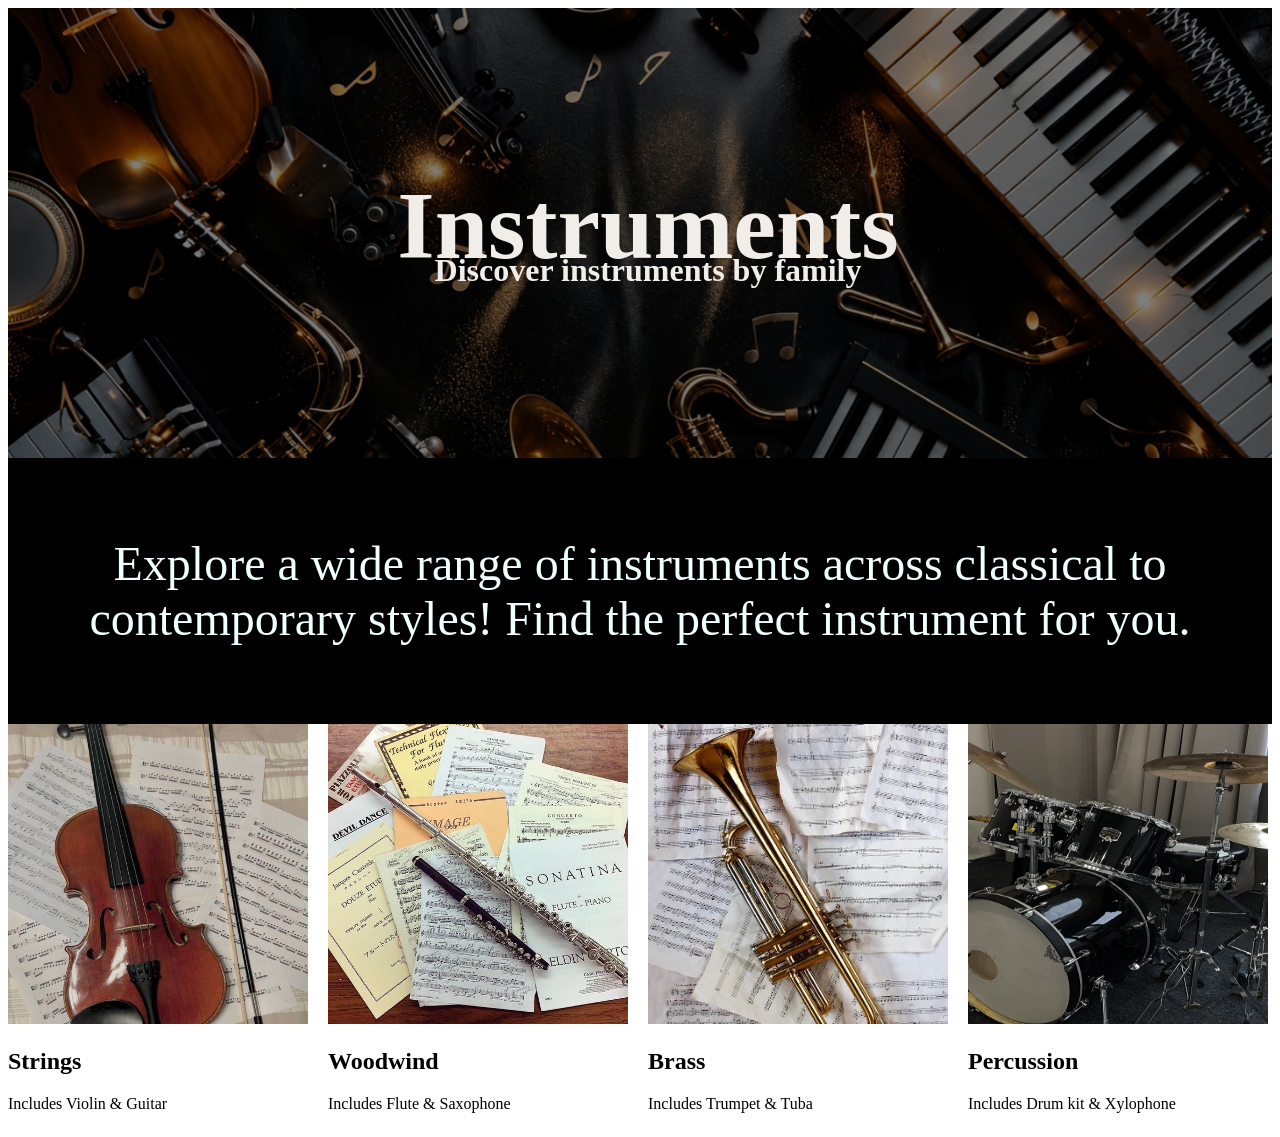
==== index.html @ 0df0170b "img size and align" ====
<!DOCTYPE html>
<html lang="en">
<head>
    <meta charset="UTF-8">
    <meta name="viewport" content="width=device-width, initial-scale=1.0">
    <link rel="stylesheet" href="style.css">
    <title>Document</title>
</head>
<body>
    <section class="hero-image">
        <h1 class="hero-text">
            Instruments
        </h1>
        <h2 class="herosubtitle">
            Discover instruments by family
        </h2>
    </section>

    <section class="intro">
        <p>
            Explore a wide range of instruments across classical to contemporary styles!
            Find the perfect instrument for you.
        </p>
    </section>

    <section class="Families">
        <div class="family">
            <img class="family-img" src="./WebImg/viola_IMG.jpeg" alt="Violin">
            <h2>Strings</h2>
            <p>Includes Violin & Guitar</p>
        </div>

        <div class="family">
            <img class="family-img" src="./WebImg/flutepiccolo_IMG.jpeg" alt="Flute">
            <h2>Woodwind</h2>
            <p>Includes Flute & Saxophone</p>
        </div>

        <div class="family">
            <img class="family-img" src="./WebImg/trumpet_IMG.jpeg" alt="Trumpet">
            <h2>Brass</h2>
            <p>Includes Trumpet & Tuba</p>
        </div>

        <div class="family">
            <img class="family-img" src="./WebImg/drumkit_IMG.jpeg" alt="Drums">
            <h2>Percussion</h2>
            <p>Includes Drum kit & Xylophone</p>
        </div>
    </section>

</body>
</html>
---- style.css ----
*{
    font-family: 'Times New Roman', Times, serif;
}

.hero-image{
    background-image: 
        linear-gradient(rgba(0,0,0,0.5), rgba(0,0,0,0.5)),
        url("./WebImg/frontpage.jpeg") ;
    height: 450px;
    background-position: top;
    background-repeat: no-repeat;
    background-size: cover;
}

.hero-text{
    color:rgb(241, 237, 232);
    position: absolute;
    text-align: center;
    top: 10%;
    width: 100%;
    font-size: 6rem;
}

.herosubtitle{
    color:rgb(241, 237, 232);
    position: absolute;
    text-align: center;
    top: 25%;
    width: 100%;
    font-size: 2rem;
}

.intro{
    font-size: 3rem;
    text-align: center;
    color: azure;
    background-color: black;
    padding: 30px 20px;
}

.family-img{
    width: 300px;
    height: 300px;
}

.Families{
    display: flex;
    align-items: center;
    gap: 20px;
}
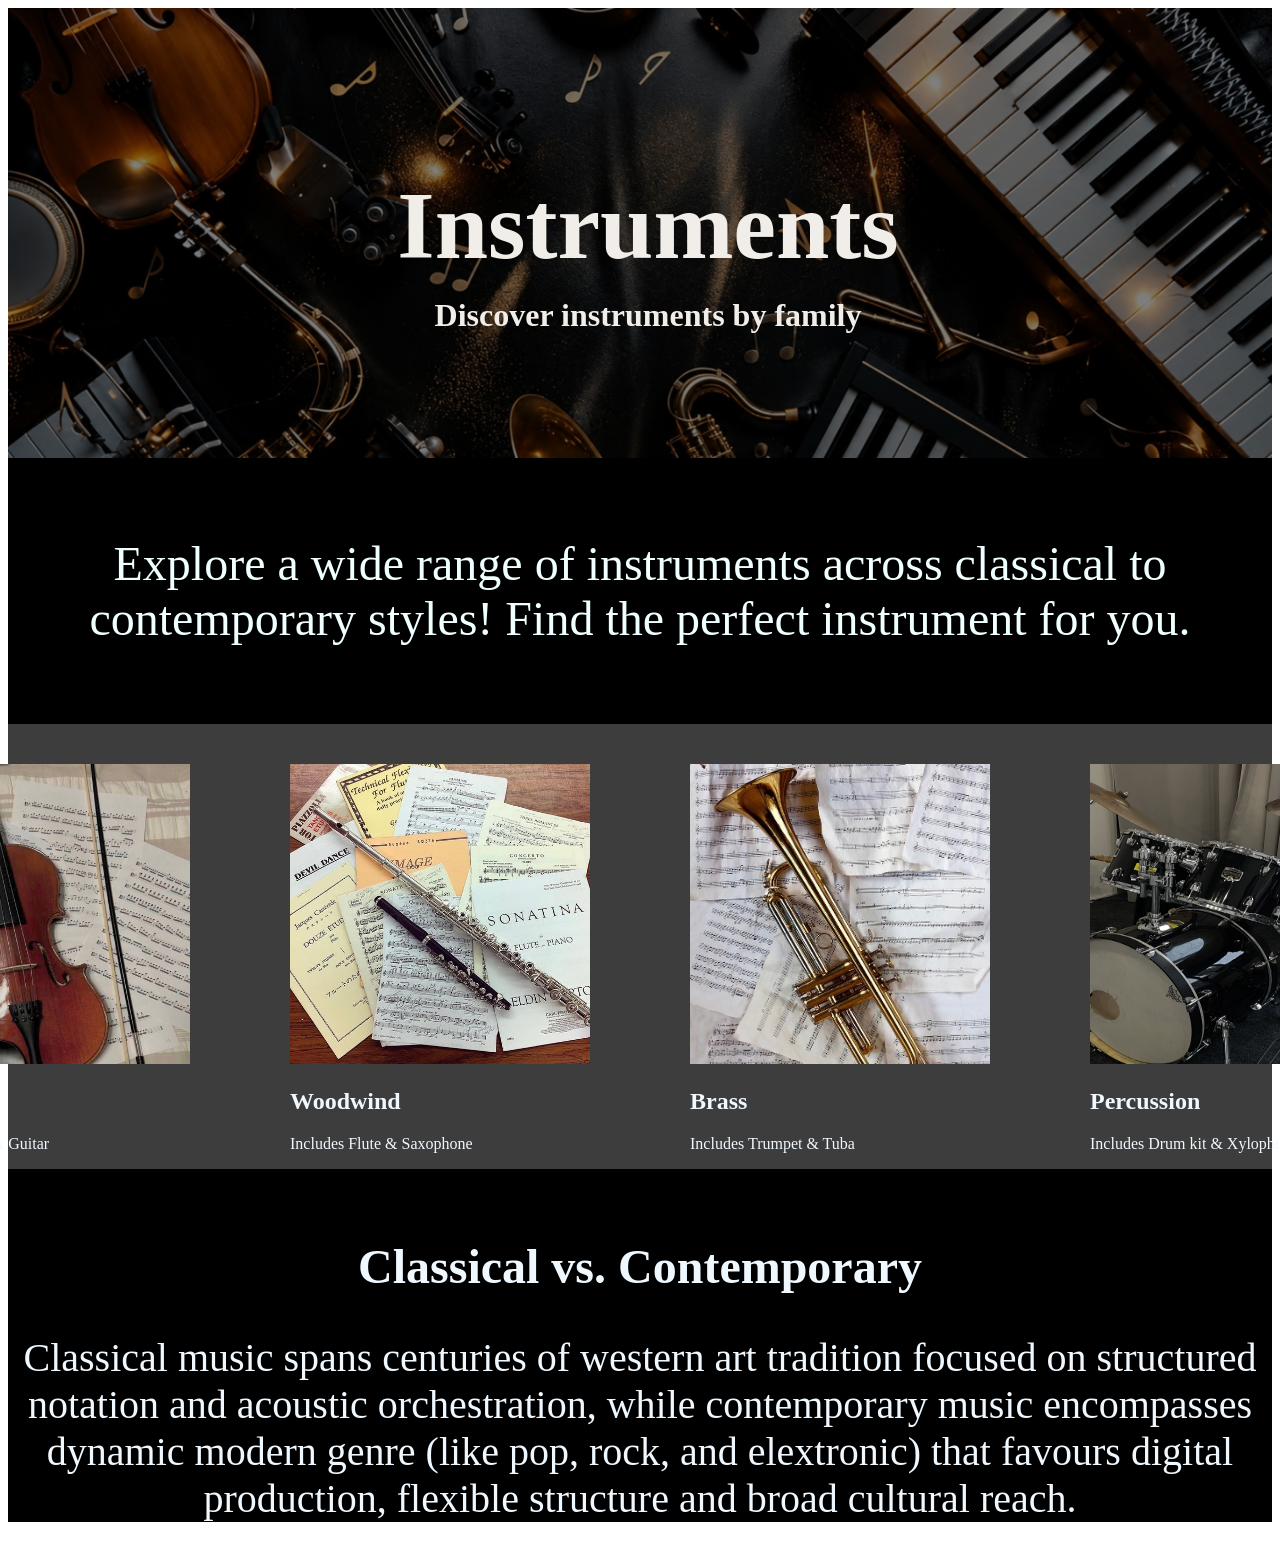
==== commit ba6c1d35: "next section info" ====
--- a/index.html
+++ b/index.html
@@ -49,5 +49,10 @@
         </div>
     </section>
 
+    <section class="info">
+        <h2>Classical vs. Contemporary</h2>
+        <p>Classical music spans centuries of western art tradition focused on structured notation and acoustic orchestration, while contemporary music encompasses dynamic modern genre (like pop, rock, and elextronic) that favours digital production, flexible structure and broad cultural reach. </p>
+    </section>
+
 </body>
 </html>
--- a/style.css
+++ b/style.css
@@ -25,7 +25,7 @@
     color:rgb(241, 237, 232);
     position: absolute;
     text-align: center;
-    top: 25%;
+    top: 30%;
     width: 100%;
     font-size: 2rem;
 }
@@ -45,6 +45,28 @@
 
 .Families{
     display: flex;
+    justify-content: center;
     align-items: center;
-    gap: 20px;
+    gap:100px;
+    margin:auto;
+    color:aliceblue;
+    background-color: rgb(61, 61, 61);
+    padding-top: 40px;
+}
+
+.info{
+    background-color: black;
+    padding-top: 30px;
+}
+
+.info h2{
+    font-size: 3rem;
+    color: aliceblue;
+    text-align: center;
+}
+
+.info p{
+    font-size: 2.5rem;
+    color: aliceblue;
+    text-align: center;
 }
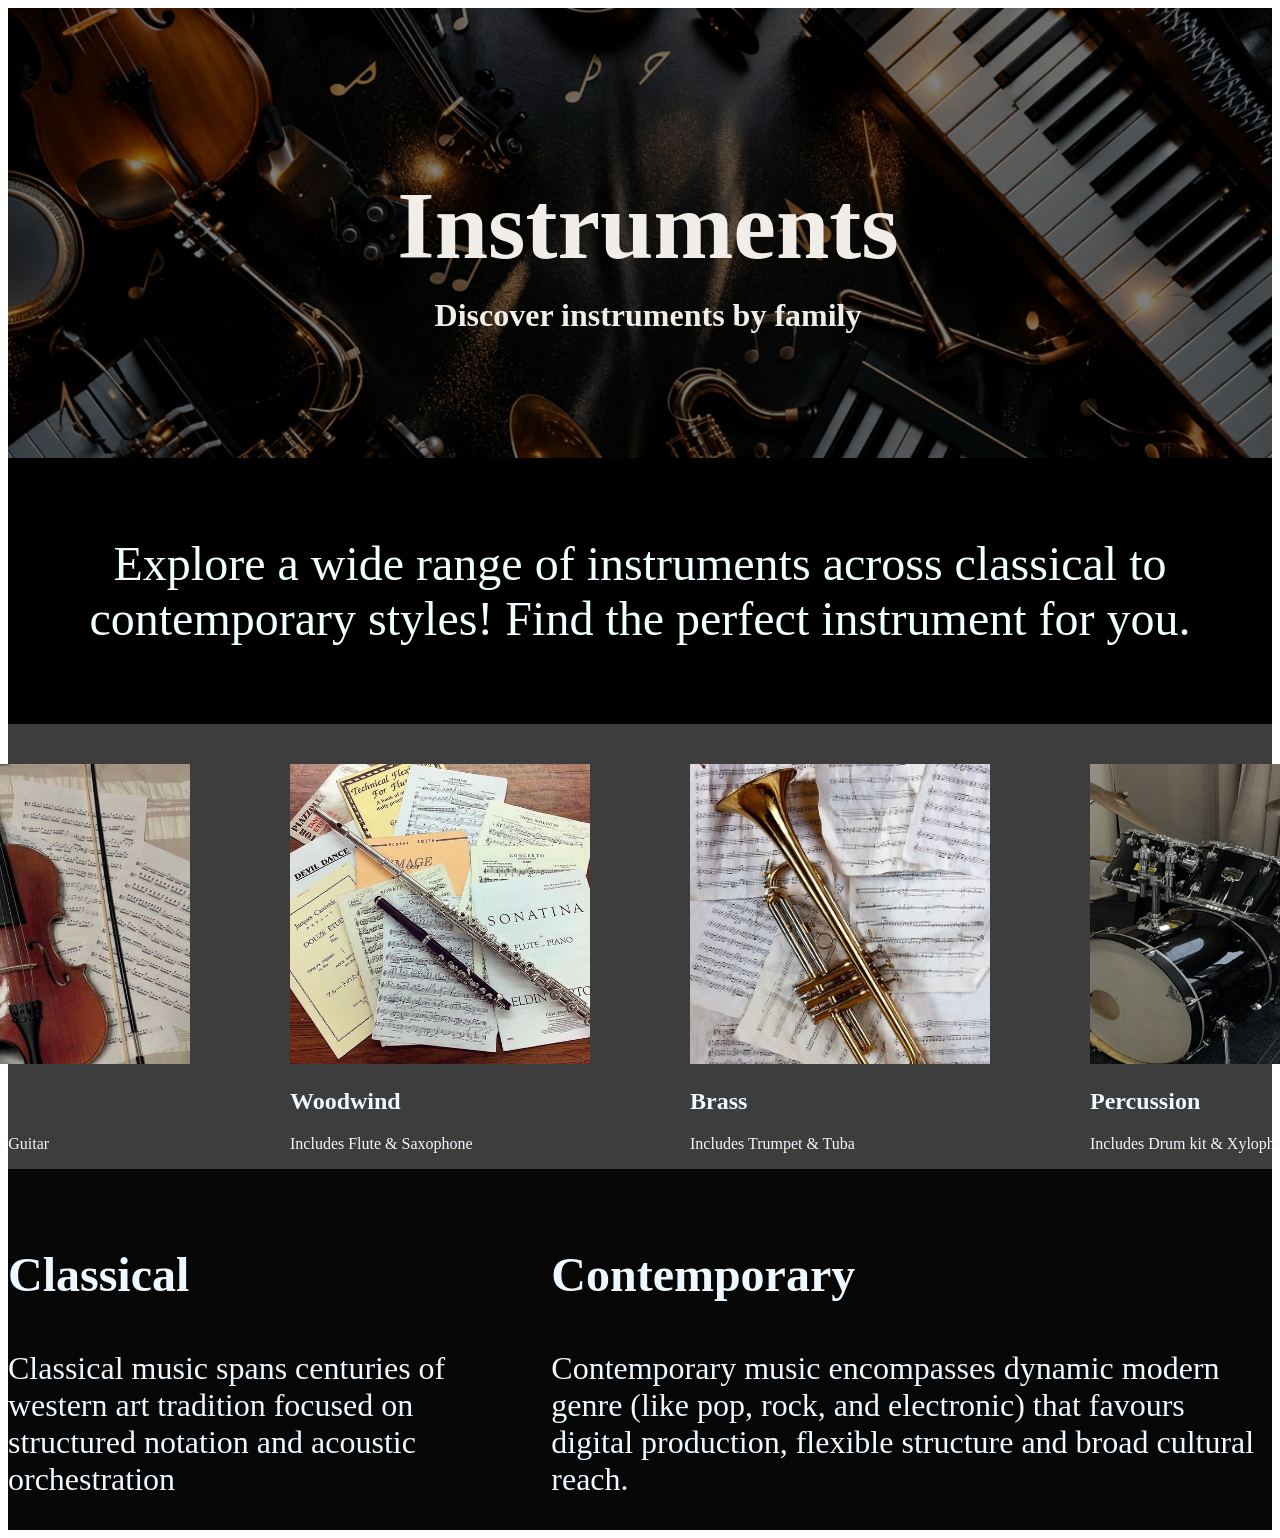
==== commit 2d3cd231: "side by side" ====
--- a/index.html
+++ b/index.html
@@ -50,8 +50,16 @@
     </section>
 
     <section class="info">
-        <h2>Classical vs. Contemporary</h2>
-        <p>Classical music spans centuries of western art tradition focused on structured notation and acoustic orchestration, while contemporary music encompasses dynamic modern genre (like pop, rock, and elextronic) that favours digital production, flexible structure and broad cultural reach. </p>
+        <div class="comparison">
+            <div>
+                <h3>Classical</h3>
+                <p>Classical music spans centuries of western art tradition focused on structured notation and acoustic orchestration</p>
+            </div>
+            <div>
+                <h3>Contemporary</h3>
+                <p>Contemporary music encompasses dynamic modern genre (like pop, rock, and electronic) that favours digital production, flexible structure and broad cultural reach.</p>
+            </div>
+        </div>
     </section>
 
 </body>
--- a/style.css
+++ b/style.css
@@ -55,18 +55,20 @@
 }
 
 .info{
-    background-color: black;
+    background-color: rgb(7, 7, 7);
     padding-top: 30px;
+    color: aliceblue;
 }
 
-.info h2{
-    font-size: 3rem;
-    color: aliceblue;
-    text-align: center;
+.comparison{
+    display: flex;
+    gap: 50px;
+    justify-content: center;
 }
 
-.info p{
-    font-size: 2.5rem;
-    color: aliceblue;
-    text-align: center;
+.comparison h3{
+    font-size: 3rem;
+}
+.comparison p{
+    font-size: 2rem;
 }
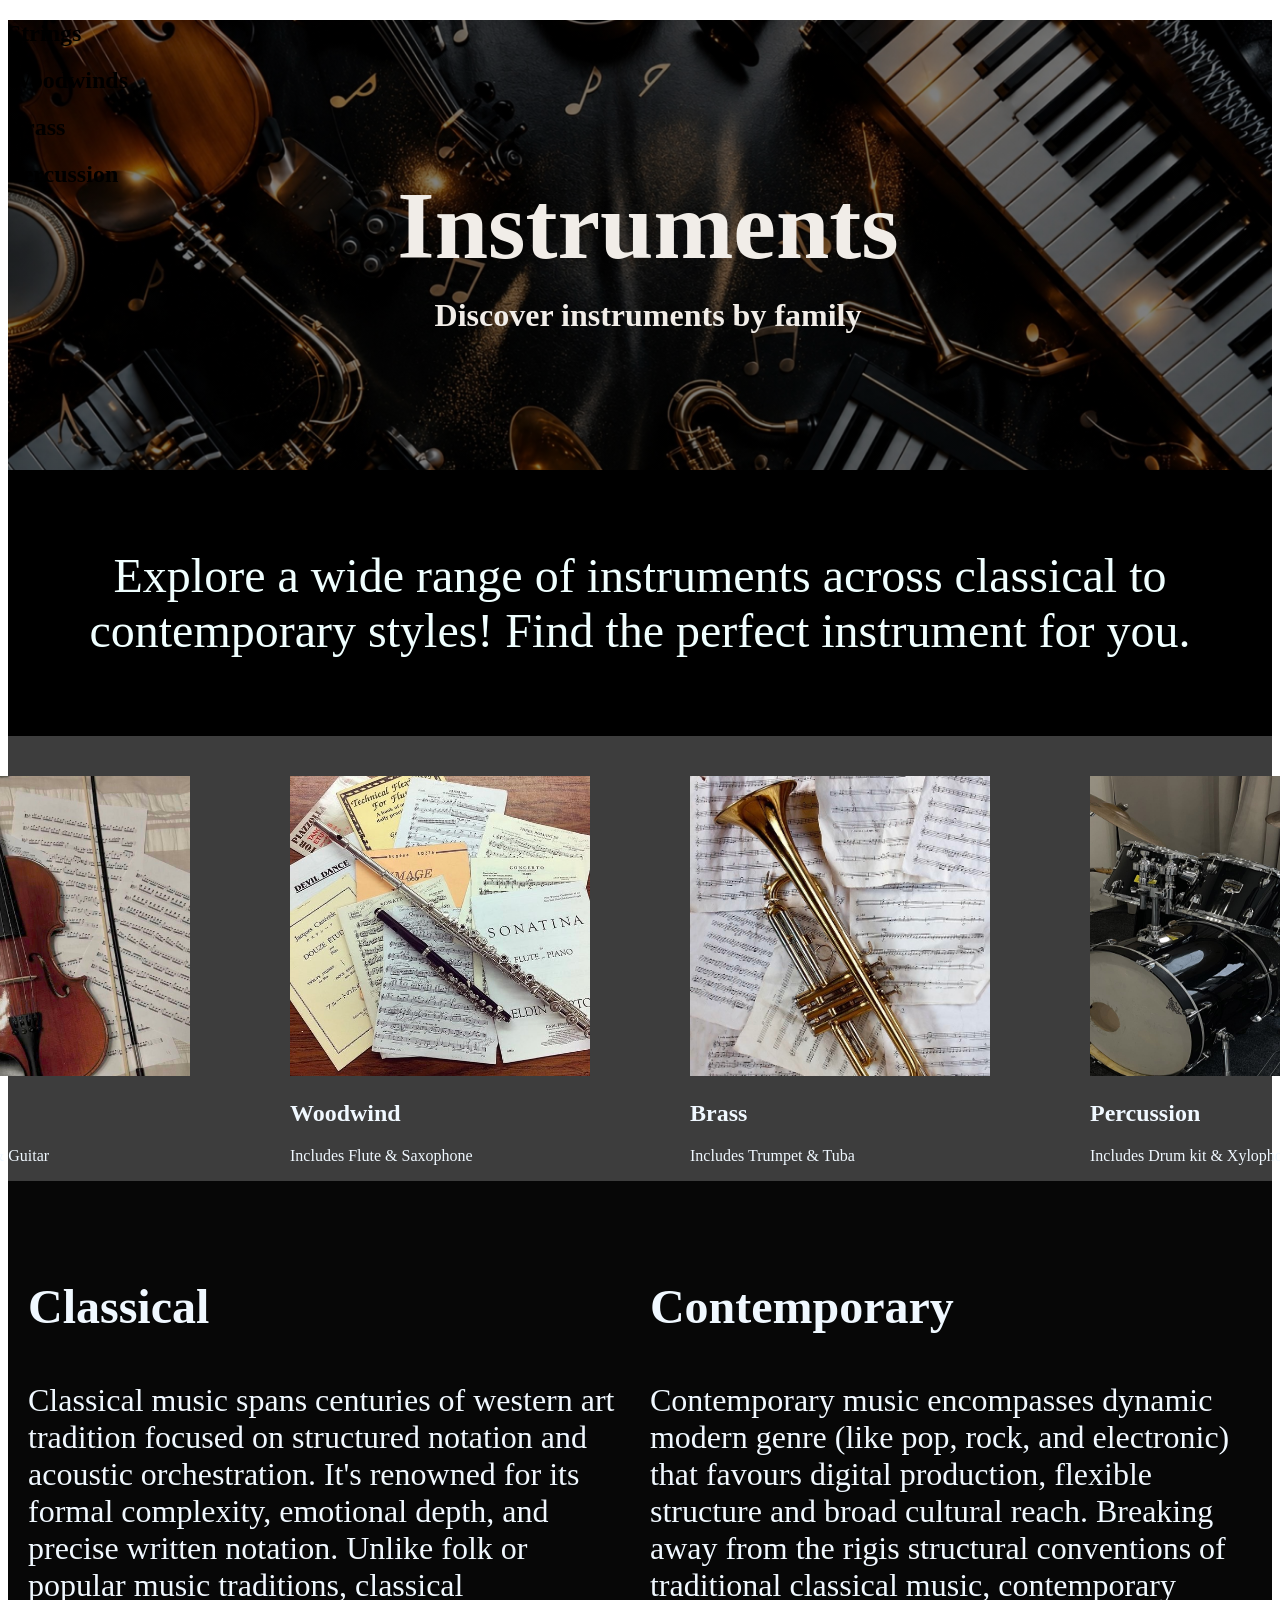
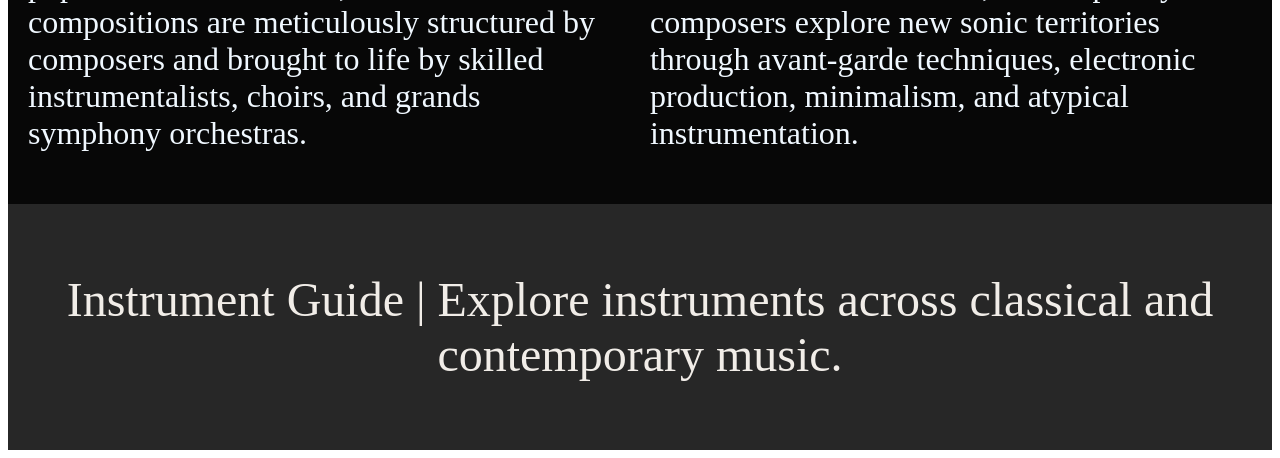
==== commit 7528ed77: "Finish Homepage + start links" ====
--- a/index.html
+++ b/index.html
@@ -14,6 +14,22 @@
         <h2 class="herosubtitle">
             Discover instruments by family
         </h2>
+        
+        <div class="strings">
+            <h2>Strings</h2>
+        </div>
+
+        <div class="woodwinds">
+            <h2>Woodwinds</h2>
+        </div>
+
+        <div class="Brass">
+            <h2>Brass</h2>
+        </div>
+
+        <div class="percussion">
+            <h2>Percussion</h2>
+        </div>
     </section>
 
     <section class="intro">
@@ -53,14 +69,18 @@
         <div class="comparison">
             <div>
                 <h3>Classical</h3>
-                <p>Classical music spans centuries of western art tradition focused on structured notation and acoustic orchestration</p>
+                <p>Classical music spans centuries of western art tradition focused on structured notation and acoustic orchestration. It's renowned for its formal complexity, emotional depth, and precise written notation. Unlike folk or popular music traditions, classical compositions are meticulously structured by composers and brought to life by skilled instrumentalists, choirs, and grands symphony orchestras.</p>
             </div>
             <div>
                 <h3>Contemporary</h3>
-                <p>Contemporary music encompasses dynamic modern genre (like pop, rock, and electronic) that favours digital production, flexible structure and broad cultural reach.</p>
+                <p>Contemporary music encompasses dynamic modern genre (like pop, rock, and electronic) that favours digital production, flexible structure and broad cultural reach. Breaking away from the rigis structural conventions of traditional classical music, contemporary composers explore new sonic territories through avant-garde techniques, electronic production, minimalism, and atypical instrumentation.</p>
             </div>
         </div>
     </section>
 
+    <section class="end">
+        <p>Instrument Guide | Explore instruments across classical and contemporary music.</p>
+    </section>
+
 </body>
 </html>
--- a/style.css
+++ b/style.css
@@ -62,8 +62,9 @@
 
 .comparison{
     display: flex;
-    gap: 50px;
+    gap: 30px;
     justify-content: center;
+    padding: 20px 20px;
 }
 
 .comparison h3{
@@ -71,4 +72,12 @@
 }
 .comparison p{
     font-size: 2rem;
+}
+
+.end{
+    color:rgb(241, 237, 232);
+    text-align: center;
+    font-size: 3rem;
+    background-color: rgb(39, 39, 39);
+    padding: 20px 20px;
 }
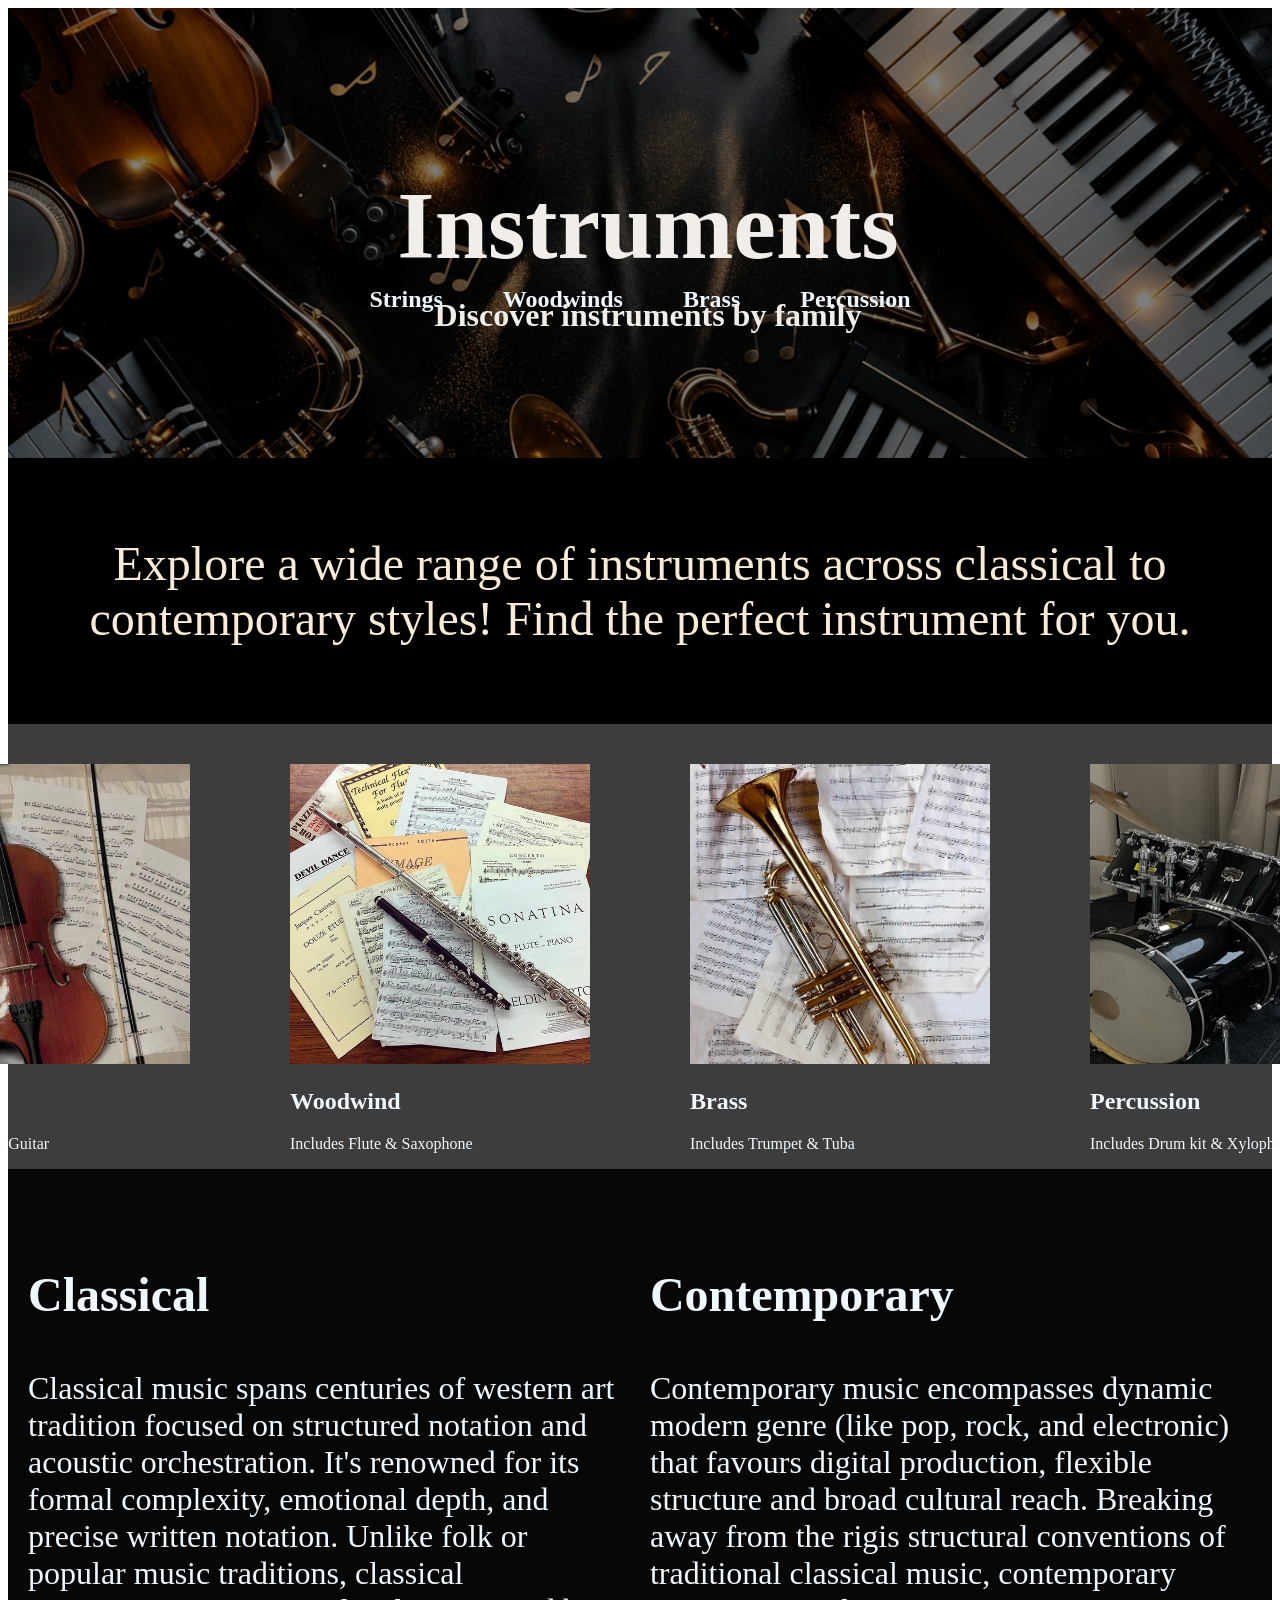
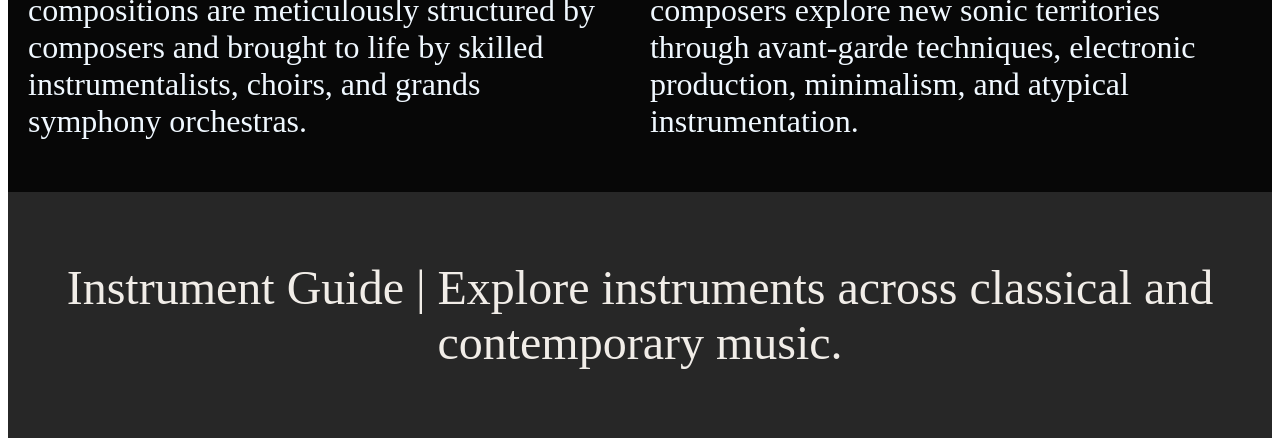
==== commit e7e0ea99: "links" ====
--- a/index.html
+++ b/index.html
@@ -14,21 +14,23 @@
         <h2 class="herosubtitle">
             Discover instruments by family
         </h2>
-        
-        <div class="strings">
-            <h2>Strings</h2>
-        </div>
 
-        <div class="woodwinds">
-            <h2>Woodwinds</h2>
-        </div>
+        <div class = "familylinks">
+            <h2 class="familylink">
+                Strings
+            </h2>
 
-        <div class="Brass">
-            <h2>Brass</h2>
-        </div>
+            <h2 class="familylink">
+                Woodwinds
+            </h2>
 
-        <div class="percussion">
-            <h2>Percussion</h2>
+            <h2 class="familylink">
+                Brass
+            </h2>
+
+            <h2 class="familylink">
+                Percussion
+            </h2>
         </div>
     </section>
 
--- a/style.css
+++ b/style.css
@@ -33,7 +33,7 @@
 .intro{
     font-size: 3rem;
     text-align: center;
-    color: azure;
+    color: antiquewhite;
     background-color: black;
     padding: 30px 20px;
 }
@@ -80,4 +80,17 @@
     font-size: 3rem;
     background-color: rgb(39, 39, 39);
     padding: 20px 20px;
-}+}
+
+.familylink{
+    color: aliceblue;
+    margin-top: 22%;
+    font-size: 1.5rem;
+}
+
+.familylinks{
+    display: flex;
+    gap: 60px;
+    justify-content: center;
+
+}
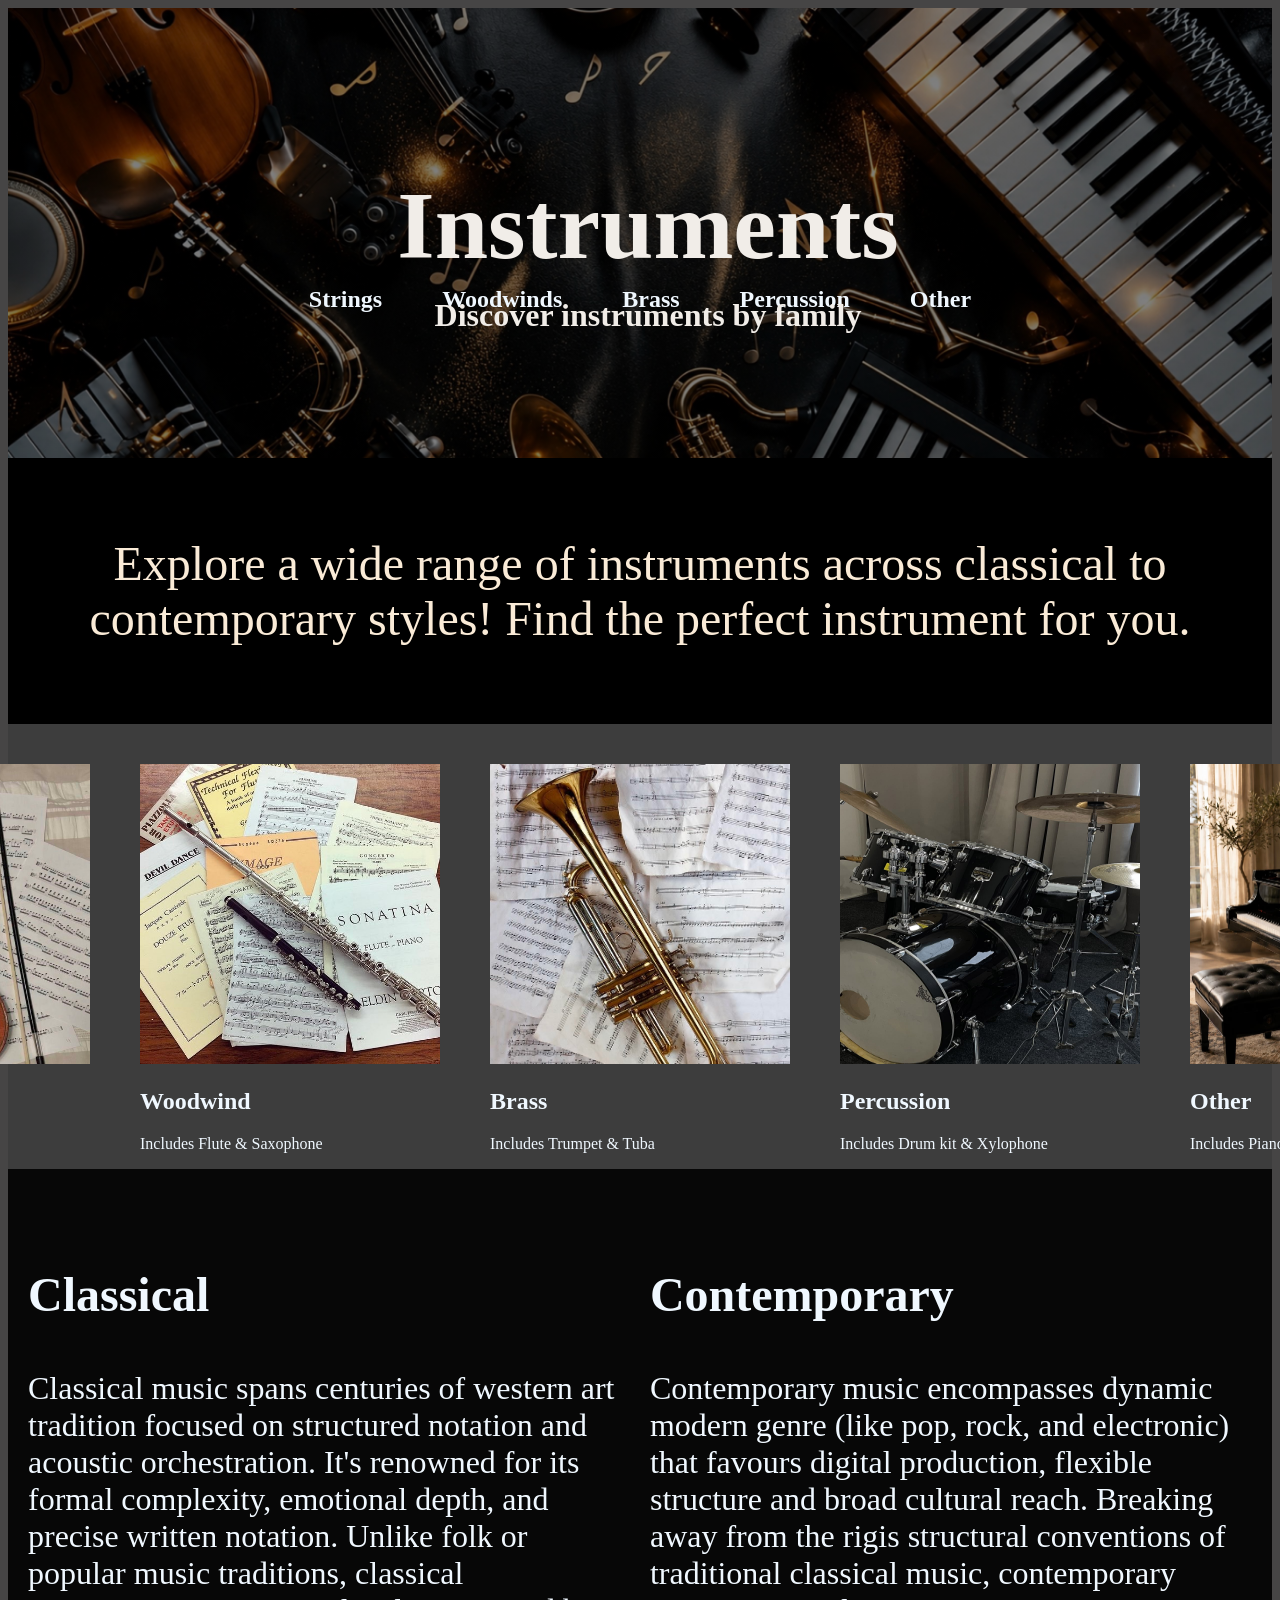
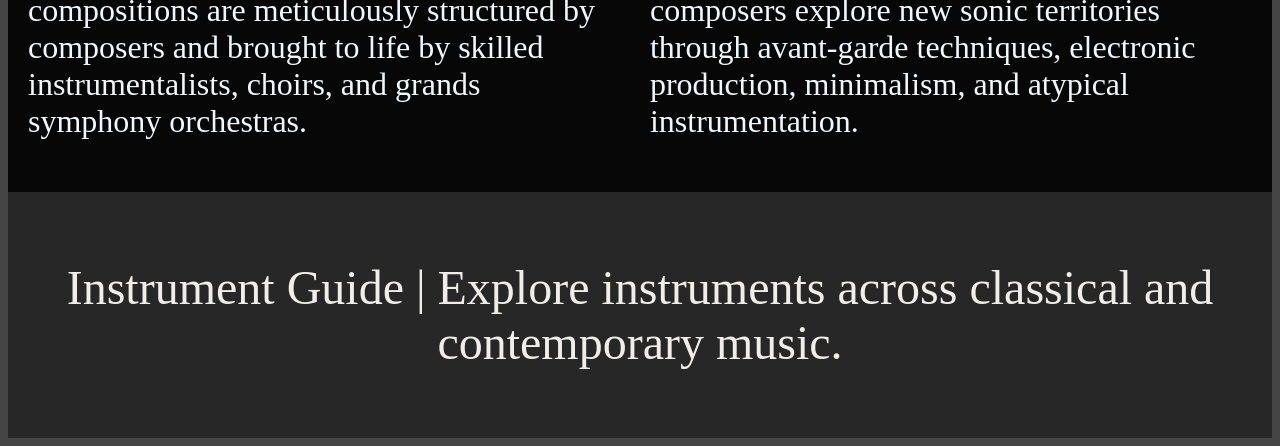
==== commit 84e2f56e: "String page layout" ====
--- a/index.html
+++ b/index.html
@@ -30,6 +30,10 @@
 
             <h2 class="familylink">
                 Percussion
+            </h2>
+
+            <h2 class="familylink">
+                Other
             </h2>
         </div>
     </section>
@@ -65,6 +69,12 @@
             <h2>Percussion</h2>
             <p>Includes Drum kit & Xylophone</p>
         </div>
+
+        <div class="family">
+            <img class="family-img" src="./WebImg/piano_IMG.jpeg" alt="Piano">
+            <h2>Other</h2>
+            <p>Includes Piano & Organ</p>
+        </div>
     </section>
 
     <section class="info">
--- a/style.css
+++ b/style.css
@@ -2,6 +2,9 @@
     font-family: 'Times New Roman', Times, serif;
 }
 
+html, body{
+    background-color:rgb(70, 69, 69)
+}
 .hero-image{
     background-image: 
         linear-gradient(rgba(0,0,0,0.5), rgba(0,0,0,0.5)),
@@ -47,7 +50,7 @@
     display: flex;
     justify-content: center;
     align-items: center;
-    gap:100px;
+    gap:50px;
     margin:auto;
     color:aliceblue;
     background-color: rgb(61, 61, 61);
@@ -94,3 +97,163 @@
     justify-content: center;
 
 }
+
+.hero-string{
+    background-image: 
+        linear-gradient(rgba(0,0,0,0.5), rgba(0,0,0,0.5)),
+        url("./WebImg/frontpage.jpeg") ;
+    height: 450px;
+    background-position: top;
+    background-repeat: no-repeat;
+    background-size: cover;
+}
+
+.hero-stringtext{
+    color:rgb(241, 237, 232);
+    position: absolute;
+    text-align: center;
+    top: 10%;
+    width: 100%;
+    font-size: 6rem;
+}
+
+.herostringsubtitle{
+    color:rgb(241, 237, 232);
+    position: absolute;
+    text-align: center;
+    top: 30%;
+    width: 100%;
+    font-size: 2rem;
+}
+
+
+
+.violin{
+    display:grid;
+    grid-template-columns: 1fr 3fr;
+    gap: 50px;
+    width: 80%;
+    margin: auto;
+    margin-top: 40px;
+    background-color: rgb(7, 7, 7);
+    padding: 70px;
+}
+
+.violinimg{
+    min-width:0;
+}
+
+.violinimg img{
+    width: 100%;
+    aspect-ratio: 1/1;
+    object-fit: cover;
+}
+
+.violininfo{
+    font-size: 1.25rem;
+    color: aliceblue;
+}
+
+.viola{
+    display:grid;
+    grid-template-columns: 1fr 3fr;
+    gap: 50px;
+    width: 80%;
+    margin: auto;
+    margin-top: 40px;
+    background-color: rgb(7, 7, 7);
+    padding: 70px;
+}
+
+.violaimg{
+    min-width:0;
+}
+
+.violaimg img{
+    width: 100%;
+    aspect-ratio: 1/1;
+    object-fit: cover;
+}
+
+.violainfo{
+    font-size: 1.25rem;
+    color: aliceblue;
+}
+
+.cello{
+    display:grid;
+    grid-template-columns: 1fr 3fr;
+    gap: 50px;
+    width: 80%;
+    margin: auto;
+    margin-top: 40px;
+    background-color: rgb(7, 7, 7);
+    padding: 70px;
+}
+
+.celloimg{
+    min-width:0;
+}
+
+.celloimg img{
+    width: 100%;
+    aspect-ratio: 1/1;
+    object-fit: cover;
+}
+
+.celloinfo{
+    font-size: 1.25rem;
+    color: aliceblue;
+}
+
+.doublebass{
+    display:grid;
+    grid-template-columns: 1fr 3fr;
+    gap: 50px;
+    width: 80%;
+    margin: auto;
+    margin-top: 40px;
+    background-color: rgb(7, 7, 7);
+    padding: 70px;
+}
+
+.doublebassimg{
+    min-width:0;
+}
+
+.doublebassimg img{
+    width: 100%;
+    aspect-ratio: 1/1;
+    object-fit: cover;
+}
+
+.doublebassinfo{
+    font-size: 1.25rem;
+    color: aliceblue;
+}
+
+.guitar{
+    display:grid;
+    grid-template-columns: 1fr 3fr;
+    gap: 50px;
+    width: 80%;
+    margin: auto;
+    margin-top: 40px;
+    background-color: rgb(7, 7, 7);
+    padding: 70px;
+}
+
+.guitarimg{
+    min-width:0;
+}
+
+.guitarimg img{
+    width: 100%;
+    aspect-ratio: 1/1;
+    object-fit: cover;
+}
+
+.guitarinfo{
+    font-size: 1.25rem;
+    color: aliceblue;
+}
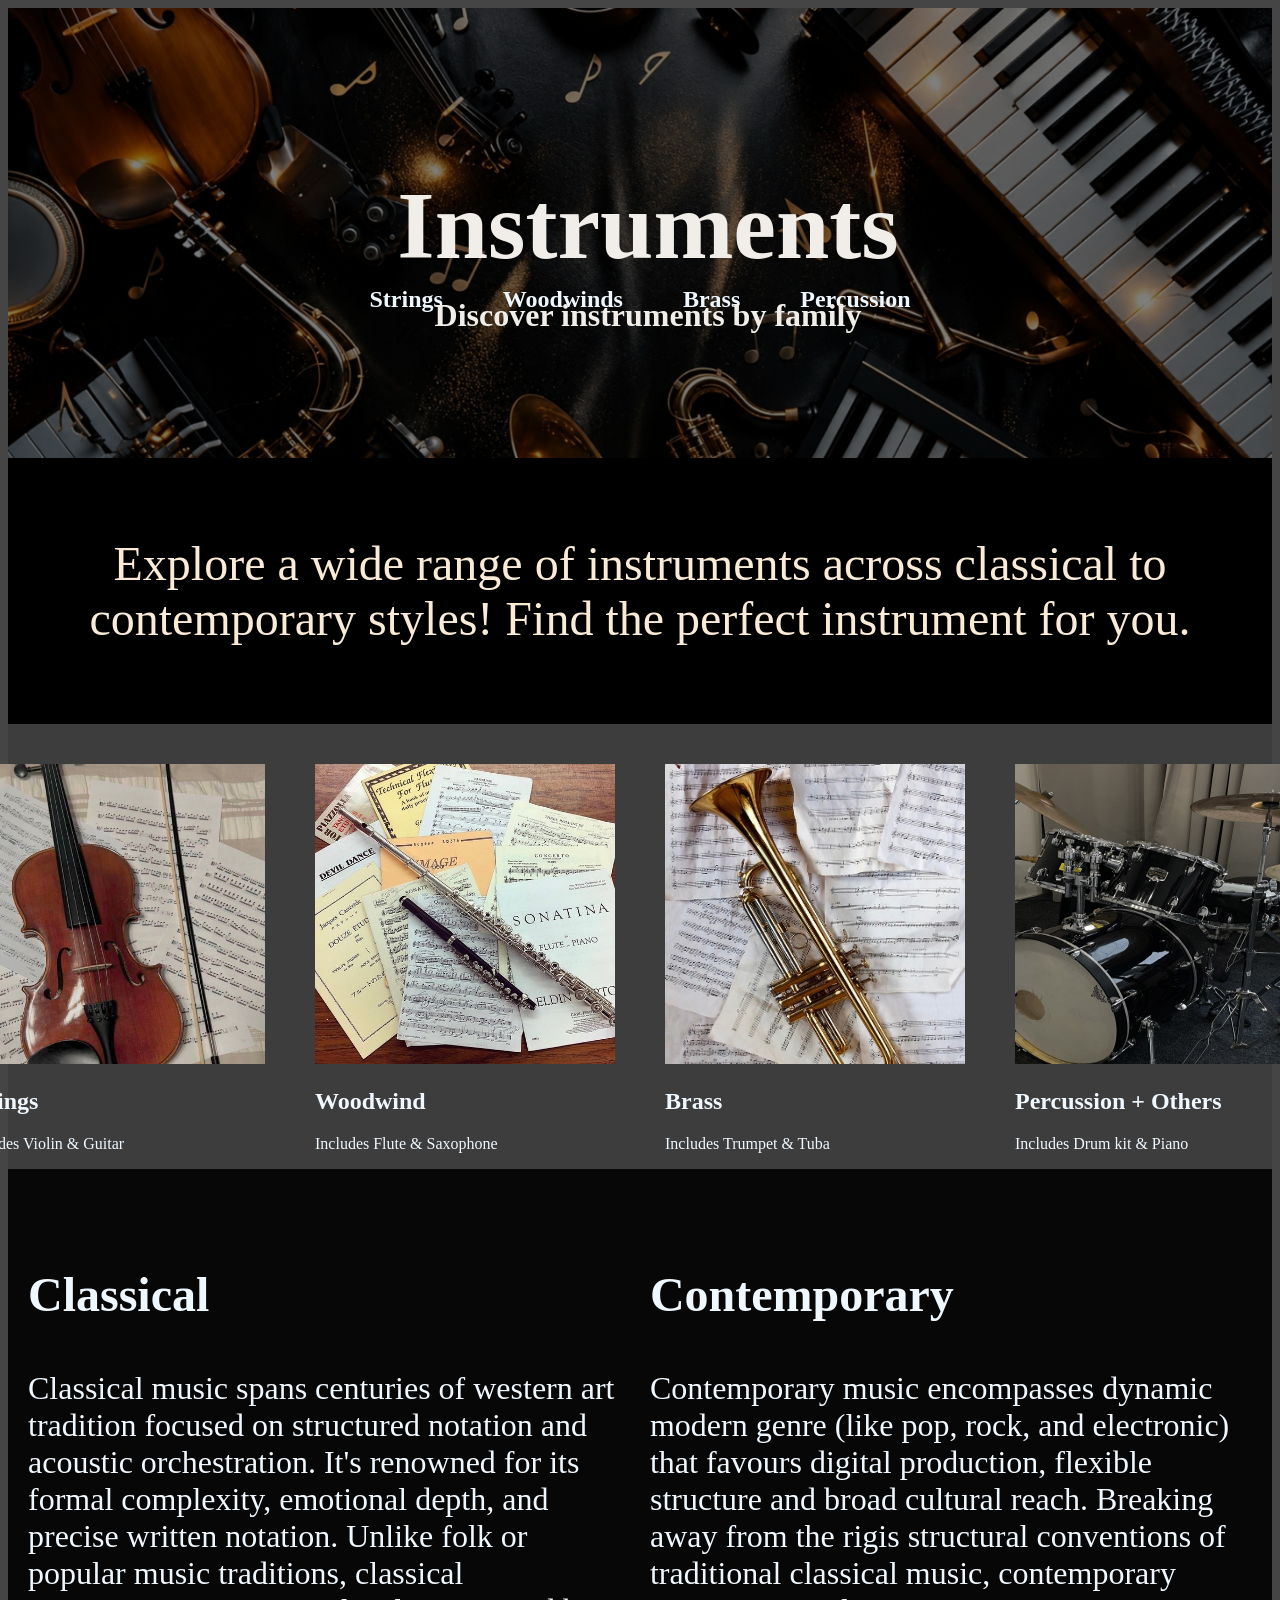
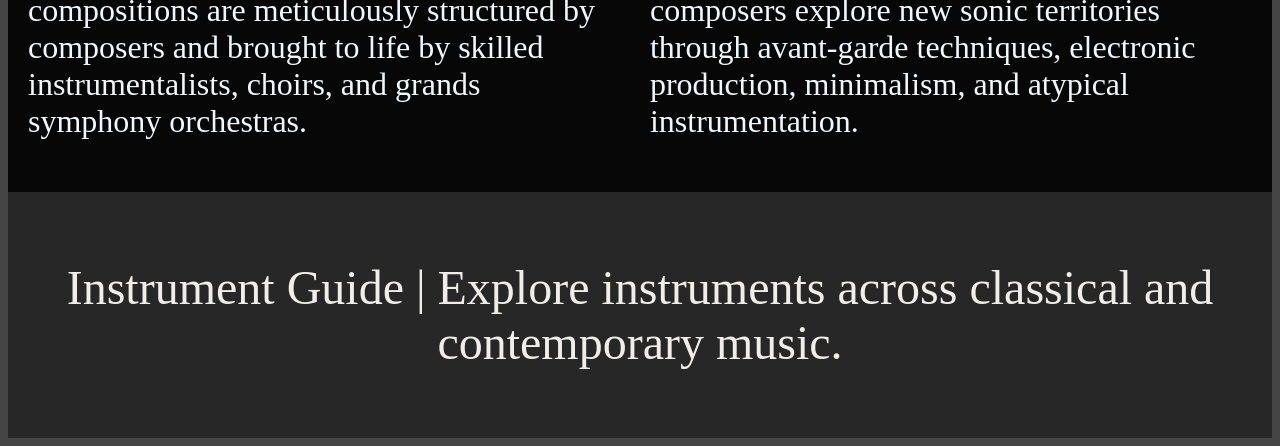
==== commit 7009e093: "finish brass and percussion and group css" ====
--- a/index.html
+++ b/index.html
@@ -32,9 +32,6 @@
                 Percussion
             </h2>
 
-            <h2 class="familylink">
-                Other
-            </h2>
         </div>
     </section>
 
@@ -66,15 +63,10 @@
 
         <div class="family">
             <img class="family-img" src="./WebImg/drumkit_IMG.jpeg" alt="Drums">
-            <h2>Percussion</h2>
-            <p>Includes Drum kit & Xylophone</p>
+            <h2>Percussion + Others</h2>
+            <p>Includes Drum kit & Piano</p>
         </div>
 
-        <div class="family">
-            <img class="family-img" src="./WebImg/piano_IMG.jpeg" alt="Piano">
-            <h2>Other</h2>
-            <p>Includes Piano & Organ</p>
-        </div>
     </section>
 
     <section class="info">
--- a/style.css
+++ b/style.css
@@ -98,7 +98,7 @@
 
 }
 
-.hero-string{
+.hero-string , .hero-wind , .hero-brass , .hero-other{
     background-image: 
         linear-gradient(rgba(0,0,0,0.5), rgba(0,0,0,0.5)),
         url("./WebImg/frontpage.jpeg") ;
@@ -108,7 +108,7 @@
     background-size: cover;
 }
 
-.hero-stringtext{
+.hero-stringtext , .hero-windtext , .hero-brasstext , .hero-othertext{
     color:rgb(241, 237, 232);
     position: absolute;
     text-align: center;
@@ -117,7 +117,7 @@
     font-size: 6rem;
 }
 
-.herostringsubtitle{
+.herostringsubtitle , .herowindsubtitle , .herobrasssubtitle , .heroothersubtitle{
     color:rgb(241, 237, 232);
     position: absolute;
     text-align: center;
@@ -126,134 +126,106 @@
     font-size: 2rem;
 }
 
-
-
-.violin{
-    display:grid;
-    grid-template-columns: 1fr 3fr;
-    gap: 50px;
-    width: 80%;
-    margin: auto;
-    margin-top: 40px;
-    background-color: rgb(7, 7, 7);
-    padding: 70px;
-}
-
-.violinimg{
-    min-width:0;
-}
-
-.violinimg img{
-    width: 100%;
-    aspect-ratio: 1/1;
-    object-fit: cover;
-}
-
-.violininfo{
-    font-size: 1.25rem;
-    color: aliceblue;
-}
-
-.viola{
-    display:grid;
-    grid-template-columns: 1fr 3fr;
-    gap: 50px;
-    width: 80%;
-    margin: auto;
-    margin-top: 40px;
-    background-color: rgb(7, 7, 7);
-    padding: 70px;
-}
-
-.violaimg{
-    min-width:0;
-}
-
-.violaimg img{
-    width: 100%;
-    aspect-ratio: 1/1;
-    object-fit: cover;
-}
-
-.violainfo{
-    font-size: 1.25rem;
-    color: aliceblue;
-}
-
-.cello{
-    display:grid;
-    grid-template-columns: 1fr 3fr;
-    gap: 50px;
-    width: 80%;
-    margin: auto;
-    margin-top: 40px;
-    background-color: rgb(7, 7, 7);
-    padding: 70px;
-}
-
-.celloimg{
-    min-width:0;
-}
-
-.celloimg img{
-    width: 100%;
-    aspect-ratio: 1/1;
-    object-fit: cover;
-}
-
-.celloinfo{
-    font-size: 1.25rem;
-    color: aliceblue;
-}
-
-.doublebass{
-    display:grid;
-    grid-template-columns: 1fr 3fr;
-    gap: 50px;
-    width: 80%;
-    margin: auto;
-    margin-top: 40px;
-    background-color: rgb(7, 7, 7);
-    padding: 70px;
-}
-
-.doublebassimg{
-    min-width:0;
-}
-
-.doublebassimg img{
-    width: 100%;
-    aspect-ratio: 1/1;
-    object-fit: cover;
-}
-
-.doublebassinfo{
-    font-size: 1.25rem;
-    color: aliceblue;
-}
-
-.guitar{
-    display:grid;
-    grid-template-columns: 1fr 3fr;
-    gap: 50px;
-    width: 80%;
-    margin: auto;
-    margin-top: 40px;
-    background-color: rgb(7, 7, 7);
-    padding: 70px;
-}
-
-.guitarimg{
-    min-width:0;
-}
-
-.guitarimg img{
-    width: 100%;
-    aspect-ratio: 1/1;
-    object-fit: cover;
-}
-
-.guitarinfo{
+.violin , .viola , .cello , .doublebass , .guitar , .electricbass{
+    display:grid;
+    grid-template-columns: 1fr 3fr;
+    gap: 50px;
+    width: 80%;
+    margin: auto;
+    margin-top: 40px;
+    background-color: rgb(7, 7, 7);
+    padding: 70px;
+}
+
+.violinimg , .violaimg , .celloimg , .doublebassimg , .guitarimg , .eletricbassimg{
+    min-width:0;
+}
+
+.violinimg img , .violaimg img , .celloimg img , .doublebassimg img , .guitarimg img , .electricbassimg img{
+    width: 100%;
+    aspect-ratio: 1/1;
+    object-fit: cover;
+}
+
+.violininfo , .violainfo , .celloinfo , .doublebassinfo , .guitarinfo , .electricbassinfo{
+    font-size: 1.25rem;
+    color: aliceblue;
+}
+
+.Flute, .oboe , .clarinet , .bassoon , .saxophone{
+    display:grid;
+    grid-template-columns: 1fr 3fr;
+    gap: 50px;
+    width: 80%;
+    margin: auto;
+    margin-top: 40px;
+    background-color: rgb(7, 7, 7);
+    padding: 70px;
+}
+
+.fluteimg , .oboeimg , .clarinetimg , .bassoonimg , .saxophoneimg{
+    min-width:0;
+}
+
+.fluteimg img , .oboeimg img , .clarinetimg img , .bassoonimg img , .saxophoneimg img{
+    width: 100%;
+    aspect-ratio: 1/1;
+    object-fit: cover;
+}
+
+.fluteinfo , .oboeinfo , .clarinetinfo , .bassooninfo , .saxophoneinfo{
+    font-size: 1.25rem;
+    color: aliceblue;
+}
+
+.trumpet, .trombone , .frenchhorn , .euphonium , .tuba{
+    display:grid;
+    grid-template-columns: 1fr 3fr;
+    gap: 50px;
+    width: 80%;
+    margin: auto;
+    margin-top: 40px;
+    background-color: rgb(7, 7, 7);
+    padding: 70px;
+}
+
+.trumpetimg , .tromboneimg , .frenchhornimg , .euphoniumimg , .tubaimg{
+    min-width:0;
+}
+
+.trumpetimg img , .tromboneimg img , .frenchhornimg img , .euphoniumimg img , .tubaimg img{
+    width: 100%;
+    aspect-ratio: 1/1;
+    object-fit: cover;
+}
+
+.trumpetinfo , .tromboneinfo , .frenchhorninfo , .euphoniuminfo , .tubainfo{
+    font-size: 1.25rem;
+    color: aliceblue;
+}
+
+.percussion, .drumkit , .piano , .organ{
+    display:grid;
+    grid-template-columns: 1fr 3fr;
+    gap: 50px;
+    width: 80%;
+    margin: auto;
+    margin-top: 40px;
+    background-color: rgb(7, 7, 7);
+    padding: 70px;
+}
+
+.percussionimg , .drumkitimg , .pianoimg , .organimg{
+    min-width:0;
+}
+
+.percussionimg img , .drumkitimg img , .pianoimg img , .organimg img{
+    width: 100%;
+    aspect-ratio: 1/1;
+    object-fit: cover;
+}
+
+.percussioninfo , .drumkitinfo , .pianoinfo , .organinfo{
     font-size: 1.25rem;
     color: aliceblue;
 }
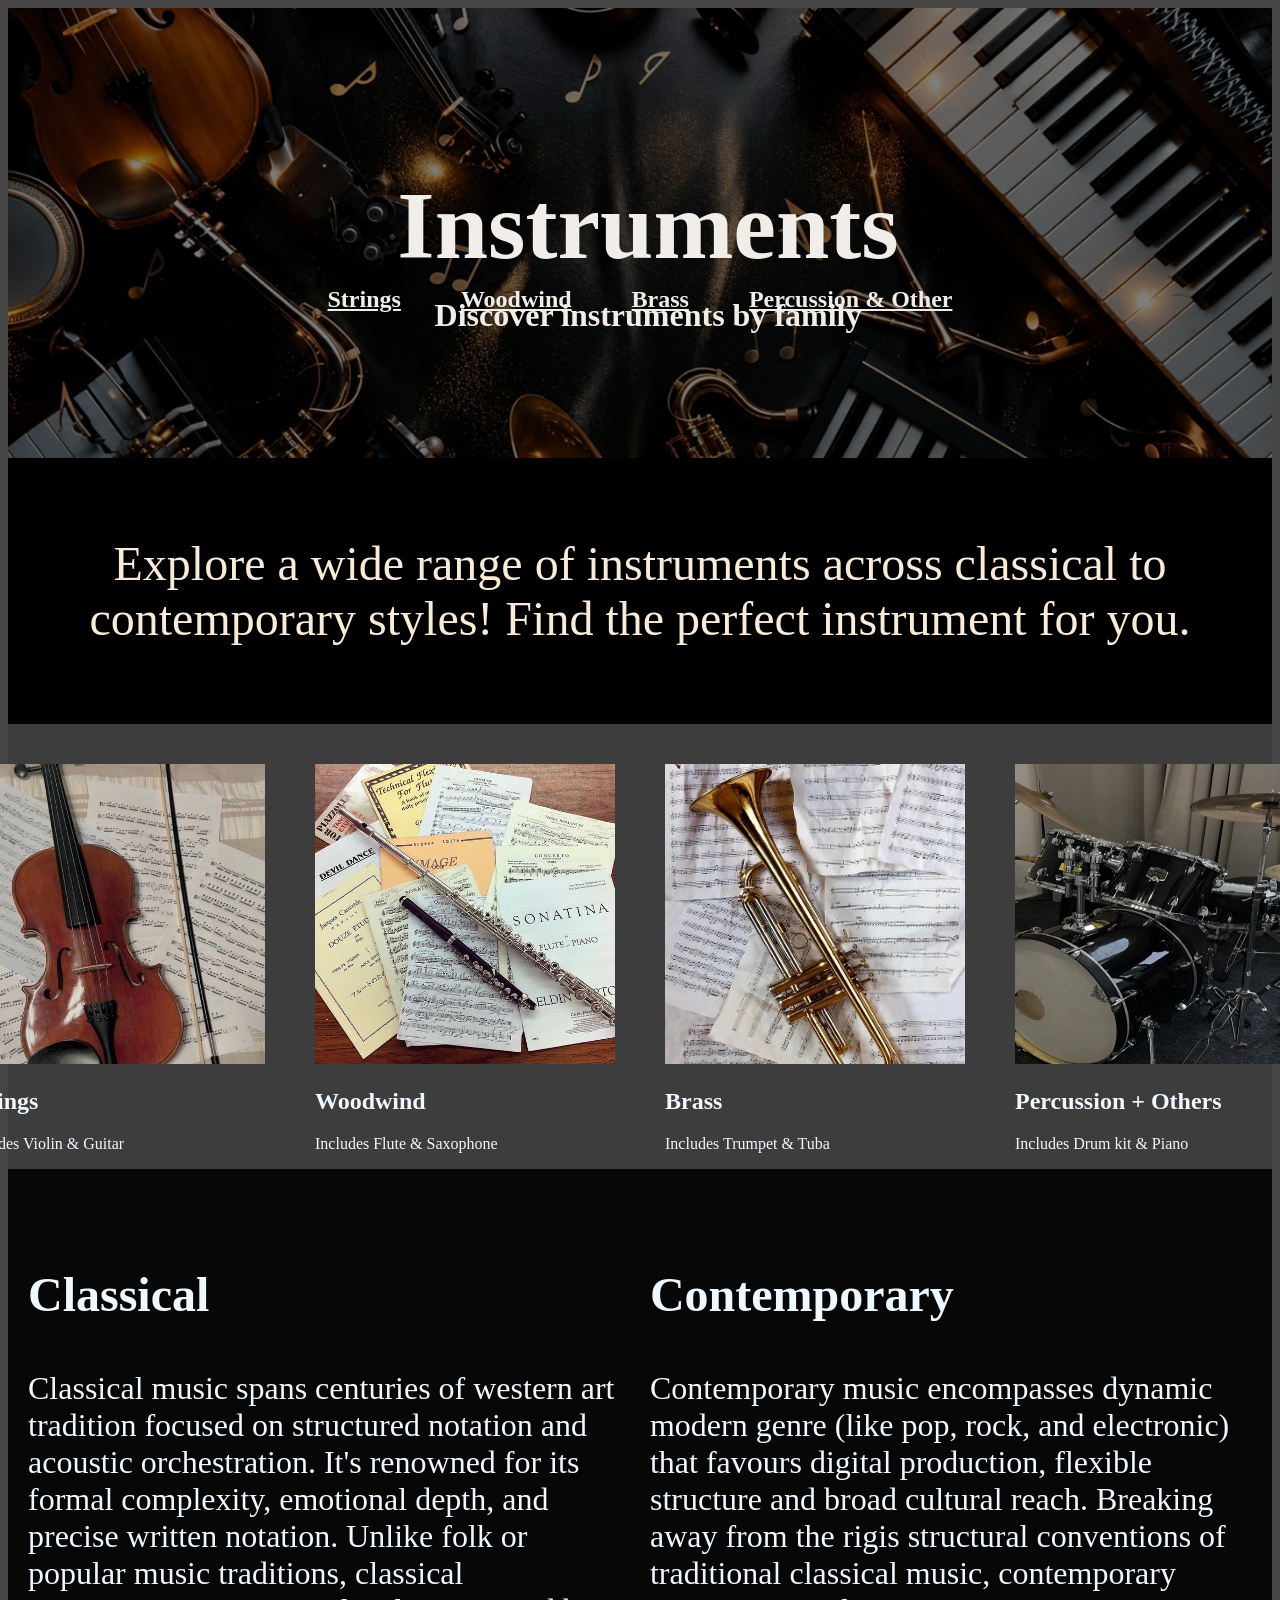
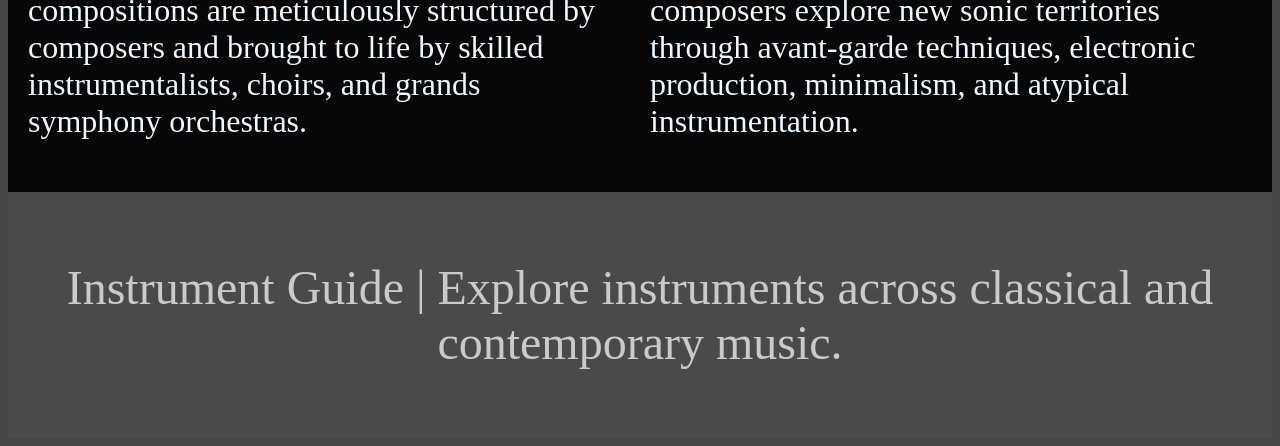
==== commit f8d82f61: "link all" ====
--- a/index.html
+++ b/index.html
@@ -16,21 +16,13 @@
         </h2>
 
         <div class = "familylinks">
-            <h2 class="familylink">
-                Strings
-            </h2>
+            <h2 class="familylink"><a href=strings.html>Strings</a></h2>
 
-            <h2 class="familylink">
-                Woodwinds
-            </h2>
+            <h2 class="familylink"><a href=woodwind.html>Woodwind</a></h2>
 
-            <h2 class="familylink">
-                Brass
-            </h2>
+            <h2 class="familylink"><a href=brass.html>Brass</a></h2>
 
-            <h2 class="familylink">
-                Percussion
-            </h2>
+            <h2 class="familylink"><a href=percussion&other.html>Percussion & Other</a></h2>
 
         </div>
     </section>
@@ -44,25 +36,33 @@
 
     <section class="Families">
         <div class="family">
-            <img class="family-img" src="./WebImg/viola_IMG.jpeg" alt="Violin">
+            <a href=strings.html>
+                <img class="family-img" src="./WebImg/viola_IMG.jpeg" alt="Violin">
+            </a>
             <h2>Strings</h2>
             <p>Includes Violin & Guitar</p>
         </div>
 
         <div class="family">
-            <img class="family-img" src="./WebImg/flutepiccolo_IMG.jpeg" alt="Flute">
+            <a href=woodwind.html>
+                <img class="family-img" src="./WebImg/flutepiccolo_IMG.jpeg" alt="Flute">
+                </a>
             <h2>Woodwind</h2>
             <p>Includes Flute & Saxophone</p>
         </div>
 
         <div class="family">
-            <img class="family-img" src="./WebImg/trumpet_IMG.jpeg" alt="Trumpet">
+            <a href=brass.html>
+                <img class="family-img" src="./WebImg/trumpet_IMG.jpeg" alt="Trumpet">
+                </a>
             <h2>Brass</h2>
             <p>Includes Trumpet & Tuba</p>
         </div>
 
         <div class="family">
-            <img class="family-img" src="./WebImg/drumkit_IMG.jpeg" alt="Drums">
+            <a href=percussion&other.html>
+                <img class="family-img" src="./WebImg/drumkit_IMG.jpeg" alt="Drums">
+                </a>
             <h2>Percussion + Others</h2>
             <p>Includes Drum kit & Piano</p>
         </div>
--- a/style.css
+++ b/style.css
@@ -78,11 +78,15 @@
 }
 
 .end{
-    color:rgb(241, 237, 232);
+    color:rgb(201, 202, 202);
     text-align: center;
     font-size: 3rem;
-    background-color: rgb(39, 39, 39);
+    background-color: rgb(75, 74, 74);
     padding: 20px 20px;
+}
+
+.end a , .familylink a{
+    color:rgb(241, 237, 232);
 }
 
 .familylink{
